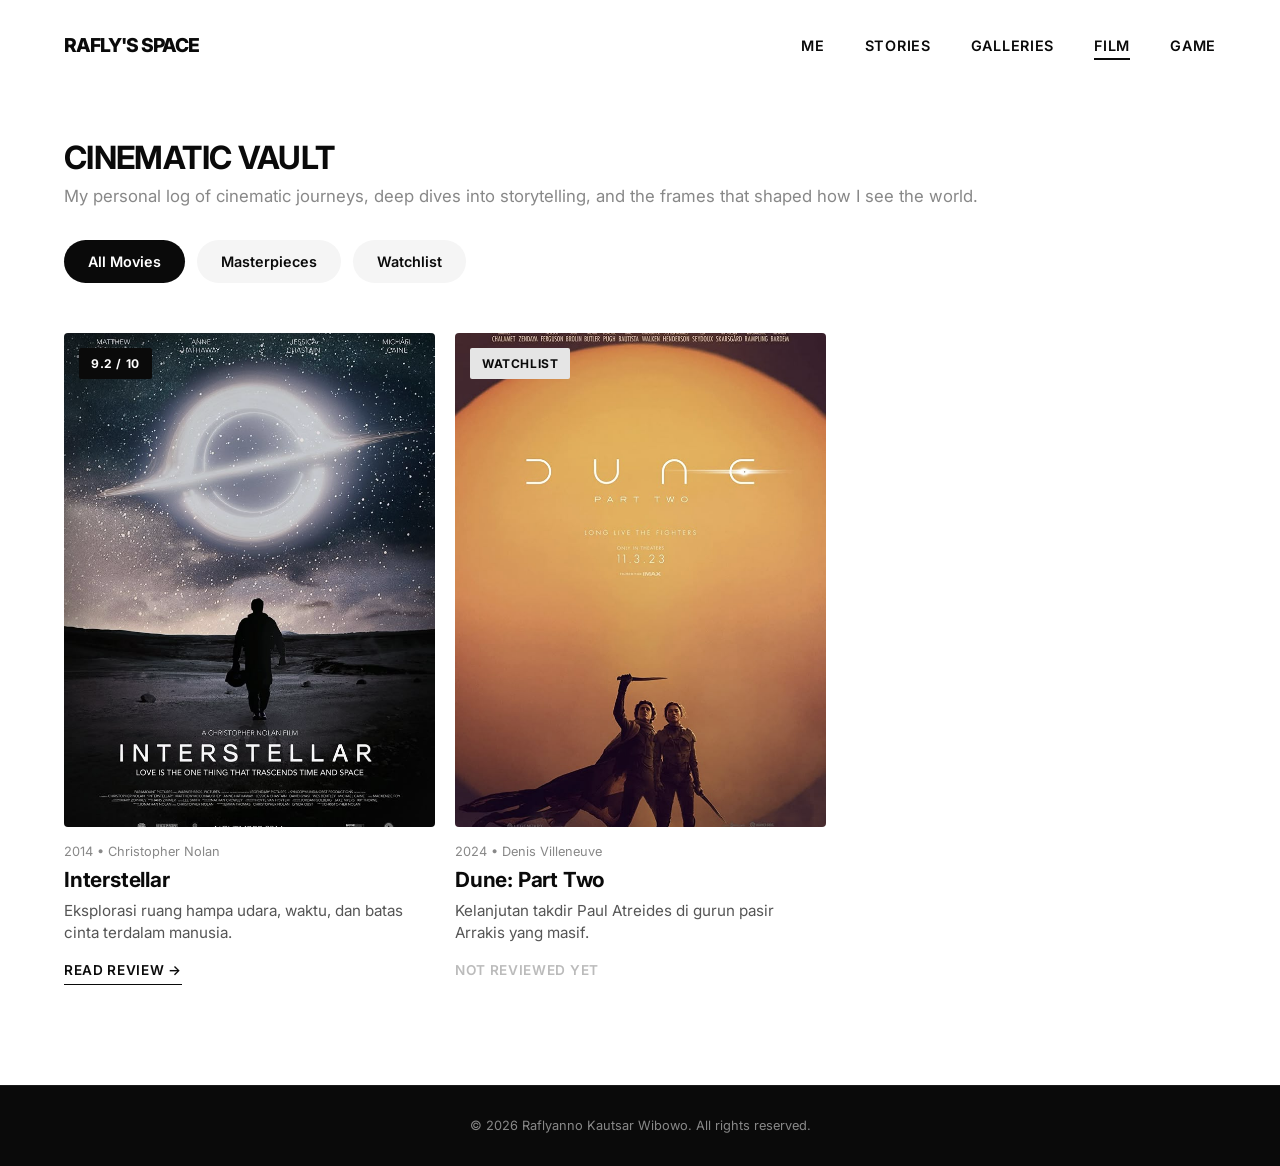
==== film.html @ 226706e0 "Add files via upload" ====
<!DOCTYPE html>
<html lang="id">
<head>
    <meta charset="UTF-8">
    <meta name="viewport" content="width=device-width, initial-scale=1.0">
    <title>Film - Rafly's Space</title>
    <link rel="preconnect" href="https://fonts.googleapis.com">
    <link rel="preconnect" href="https://fonts.gstatic.com" crossorigin>
    <link href="https://fonts.googleapis.com/css2?family=Inter:wght@400;600;700;800&display=swap" rel="stylesheet">
    
    <link rel="stylesheet" href="style.css">
    <link rel="stylesheet" href="stylecollection.css">
</head>
<body>

    <nav class="navbar">
        <div class="logo"><a href="index.html">Rafly's Space</a></div>
        <ul class="nav-links">
            <li><a href="me.html">Me</a></li>
            <li><a href="stories.html">Stories</a></li>
            <li><a href="galleries.html">Galleries</a></li>
            <li><a href="film.html" class="active">Film</a></li>
            <li><a href="game.html">Game</a></li>
        </ul>
    </nav>

    <main class="container vault-container">
        
        <div class="vault-intro">
            <h1 class="nike-title">CINEMATIC VAULT</h1>
            <p class="vault-subtitle">My personal log of cinematic journeys, deep dives into storytelling, and the frames that shaped how I see the world.</p>
        </div>

        <input type="radio" id="film-all" name="vault-filter" checked hidden>
        <input type="radio" id="film-masterpiece" name="vault-filter" hidden>
        <input type="radio" id="film-watchlist" name="vault-filter" hidden>

        <div class="filter-pill-group">
            <label for="film-all" class="pill-btn">All Movies</label>
            <label for="film-masterpiece" class="pill-btn">Masterpieces</label>
            <label for="film-watchlist" class="pill-btn">Watchlist</label>
        </div>

        <div class="vault-grid">
            
            <div class="vault-card cat-film-masterpiece">
                <div class="card-media">
                    <img src="Interstellar.jpg" alt="Interstellar">
                    <div class="card-badge score-badge">9.2 / 10</div>
                </div>
                <div class="card-details">
                    <span class="card-meta">2014 &bull; Christopher Nolan</span>
                    <h3 class="card-item-title">Interstellar</h3>
                    <p class="card-brief">Eksplorasi ruang hampa udara, waktu, dan batas cinta terdalam manusia.</p>
                    <a href="review-interstellar.html" class="card-action-btn">Read Review →</a>
                </div>
            </div>

            <div class="vault-card cat-film-watchlist">
                <div class="card-media">
                    <img src="Dune2.jpg" alt="Dune Part Two">
                    <div class="card-badge status-badge">Watchlist</div>
                </div>
                <div class="card-details">
                    <span class="card-meta">2024 &bull; Denis Villeneuve</span>
                    <h3 class="card-item-title">Dune: Part Two</h3>
                    <p class="card-brief">Kelanjutan takdir Paul Atreides di gurun pasir Arrakis yang masif.</p>
                    <span class="card-action-btn disabled">Not Reviewed Yet</span>
                </div>
            </div>

            </div>
    </main>

    <footer class="footer">
        <p>&copy; 2026 Raflyanno Kautsar Wibowo. All rights reserved.</p>
    </footer>

    <script src="script.js" defer></script>
</body>
</html>
---- style.css ----
/* --- CSS RESET & VARIABLES --- */
:root {
    --black: #0a0a0a;
    --white: #ffffff;
    --gray: #888888;
    --light-gray: #f5f5f5;
    --border-color: #333333;
}

* {
    margin: 0;
    padding: 0;
    box-sizing: border-box;
}

body {
    font-family: 'Inter', sans-serif;
    background-color: var(--white);
    color: var(--black);
    line-height: 1.6;
    overflow-x: hidden;
}

a {
    text-decoration: none;
    color: inherit;
    transition: color 0.3s ease;
}

ul {
    list-style: none;
}

/* --- TYPOGRAPHY UTILITIES --- */
.text-gray { color: var(--gray); }
.text-white { color: var(--white); }
h1, h2, h3 { font-weight: 800; line-height: 1.1; letter-spacing: -0.03em; }
h2 { font-size: 2.5rem; margin-bottom: 1.5rem; }

.section {
    padding: 100px 5%;
}
.container {
    max-width: 1200px;
    margin: 0 auto;
}

/* --- NAVBAR --- */
.navbar {
    display: flex;
    justify-content: space-between;
    align-items: center;
    padding: 30px 5%;
    position: fixed;
    width: 100%;
    top: 0;
    background-color: rgba(255, 255, 255, 0.9);
    backdrop-filter: blur(10px);
    z-index: 1000;
}

.logo a {
    font-size: 1.2rem;
    font-weight: 800;
    letter-spacing: -0.05em;
    text-transform: uppercase;
}

.nav-links {
    display: flex;
    gap: 40px;
}

.nav-links a {
    font-size: 0.9rem;
    font-weight: 600;
    text-transform: uppercase;
    letter-spacing: 0.05em;
}

.nav-links a:hover {
    color: var(--gray);
}

.hamburger { display: none; } /* Hanya untuk mobile nanti */

/* --- HERO SECTION --- */
.hero {
    height: 100vh;
    display: flex;
    align-items: center;
    padding: 0 5%;
    padding-top: 80px;
}

.subtitle {
    font-size: 1rem;
    text-transform: uppercase;
    letter-spacing: 0.1em;
    color: var(--gray);
    margin-bottom: 20px;
    font-weight: 600;
}

.title {
    font-size: clamp(3rem, 8vw, 6rem);
}

/* --- ABOUT SECTION --- */
.about-grid {
    display: grid;
    grid-template-columns: 1fr 1fr;
    gap: 80px;
    align-items: center;
}

.about-text p {
    font-size: 1.1rem;
    margin-bottom: 20px;
}

.image-placeholder {
    width: 100%;
    aspect-ratio: 4/5;
    background-color: var(--light-gray);
    display: flex;
    justify-content: center;
    align-items: center;
    color: var(--gray);
    font-weight: 600;
    letter-spacing: 0.1em;
}

/* --- CONTACT SECTION --- */
.bg-black {
    background-color: var(--black);
    color: var(--white);
}

.contact-grid {
    display: grid;
    grid-template-columns: 1fr 1fr;
    gap: 80px;
}

.contact-details {
    margin-top: 40px;
}

.contact-details p {
    font-size: 1.2rem;
    margin-bottom: 10px;
}

/* Form Minimalis */
.input-group {
    margin-bottom: 30px;
}

input, textarea {
    width: 100%;
    background: transparent;
    border: none;
    border-bottom: 1px solid var(--border-color);
    padding: 15px 0;
    color: var(--white);
    font-size: 1rem;
    font-family: inherit;
    transition: border-color 0.3s ease;
}

input:focus, textarea:focus {
    outline: none;
    border-bottom: 1px solid var(--white);
}

.btn-submit {
    background-color: var(--white);
    color: var(--black);
    border: none;
    padding: 15px 40px;
    font-size: 0.9rem;
    font-weight: 600;
    letter-spacing: 0.1em;
    cursor: pointer;
    transition: background-color 0.3s ease, color 0.3s ease;
}

.btn-submit:hover {
    background-color: var(--gray);
    color: var(--white);
}

/* --- FOOTER --- */
.footer {
    text-align: center;
    padding: 30px 5%;
    font-size: 0.8rem;
    color: var(--gray);
    background-color: var(--black);
    border-top: 1px solid #1a1a1a;
}

/* --- RESPONSIVE MOBILE --- */
@media (max-width: 768px) {
    .nav-links { display: none; } /* Nav link disembunyikan di mobile untuk kesederhanaan saat ini */
    
    .about-grid, .contact-grid {
        grid-template-columns: 1fr;
        gap: 40px;
    }
}

/* Kotak pembungkus dibuat bulat sempurna */
.about-image {
    width: 350px;              /* Tentukan lebar lingkaran */
    height: 350px;             /* Tinggi HARUS SAMA dengan lebar agar bulat, bukan oval */
    border-radius: 50%;        /* Mengubah kotak menjadi lingkaran murni */
    overflow: hidden;          /* Memotong bagian gambar yang keluar dari lingkaran */
    border: 4px solid var(--black); /* Bingkai hitam minimalis ala Nike */
    box-shadow: 0 10px 30px rgba(0, 0, 0, 0.05); /* Bayangan halus agar estetik */
    margin: 0 auto;            /* Otomatis di tengah jika layar mengecil */
}

/* Pengaturan gambar di dalam lingkaran */
.about-image img {
    width: 100%;
    height: 100%;
    object-fit: cover;         /* Memastikan foto tidak gepeng dan terpotong rapi */
    object-position: center;   /* Fokus foto tetap di tengah */
    filter: grayscale(100%);   /* Efek hitam-putih estetik */
    transition: transform 0.5s ease, filter 0.5s ease;
}

/* Efek interaktif saat kursor menyentuh foto */
.about-image:hover img {
    filter: grayscale(0%);     /* Warna foto muncul kembali */
    transform: scale(1.05);    /* Foto sedikit membesar (zoom-in halus) */
}

/* --- TOMBOL EKSPLORASI BARU (STYLE NIKE MINIMALIS) --- */
.btn-explore {
    display: inline-block;
    margin-top: 25px;
    padding: 14px 30px;
    border: 1px solid var(--black);
    background-color: transparent;
    color: var(--black);
    font-size: 0.8rem;
    font-weight: 600;
    text-transform: uppercase;
    letter-spacing: 0.1em;
    transition: all 0.3s ease;
}

.btn-explore:hover {
    background-color: var(--black);
    color: var(--white);
}

/* Garis bawah untuk menu navbar yang sedang aktif */
.nav-links a.active {
    border-bottom: 2px solid var(--black);
    padding-bottom: 4px;
}

/* Garis bawah khusus untuk LOGO di pojok kiri atas saat aktif */
.logo a.active-logo {
    border-bottom: 2px solid var(--black);
    padding-bottom: 4px;
    display: inline-block; /* Memastikan garis pas di bawah teks logo */
}

/* --- AMBIENCE & MICRO-INTERACTIONS --- */

/* 1. Desain Bar Indikator Membaca (Muncul di paling atas layar saat scroll) */
.reading-progress-bar {
    position: fixed;
    top: 0;
    left: 0;
    height: 3px;
    background: #111; /* Berwarna hitam pekat konsisten dengan tema minimalis */
    width: 0%;
    z-index: 9999;
    transition: width 0.1s linear;
}

/* 2. Setup Efek Senter di Dalam Kartu Nike */
.nike-card::before {
    content: '';
    position: absolute;
    top: 0;
    left: 0;
    right: 0;
    bottom: 0;
    /* Membuat pendaran cahaya melingkar yang transparan mengikuti koordinat mouse */
    background: radial-gradient(600px circle at var(--mouse-x, 0px) var(--mouse-y, 0px), rgba(255, 255, 255, 0.18), transparent 40%);
    z-index: 2;
    pointer-events: none; /* Kursor tidak terhambat oleh lapisan efek */
    opacity: 0;
    transition: opacity 0.4s ease;
}

/* Senter menyala hanya saat kartu disentuh kursor */
.nike-card:hover::before {
    opacity: 1;
}

/* 3. Animasi Kursor Berkedip ala Mesin Tik */
.typing-text::after {
    content: '|';
    animation: blink 0.7s infinite;
    margin-left: 2px;
    font-weight: 300;
}

@keyframes blink {
    0%, 100% { opacity: 1; }
    50% { opacity: 0; }
}
---- stylecollection.css ----
/* --- CONTAINER UTAMA --- */
.vault-container {
    padding-top: 140px;
    padding-bottom: 100px;
    width: 90%;
    max-width: 1400px;
    margin: 0 auto;
}

.vault-intro {
    margin-bottom: 30px;
}

.nike-title {
    font-size: 2rem;
    font-weight: 700;
    letter-spacing: -0.02em;
    text-transform: uppercase;
}

.vault-subtitle {
    font-size: 1.05rem;
    color: var(--gray);
    margin-top: 8px;
}

/* --- TOMBOL FILTER (NIKE PILL LOOK) --- */
.filter-pill-group {
    display: flex;
    gap: 12px;
    margin-bottom: 50px;
    flex-wrap: wrap;
}

.pill-btn {
    display: inline-block;
    padding: 10px 24px;
    background-color: #f5f5f5;
    color: var(--black);
    border-radius: 30px;
    font-size: 0.9rem;
    font-weight: 600;
    cursor: pointer;
    transition: all 0.2s ease;
}

/* Logika Tombol Aktif Film & Game */
#film-all:checked ~ .filter-pill-group label[for="film-all"],
#film-masterpiece:checked ~ .filter-pill-group label[for="film-masterpiece"],
#film-watchlist:checked ~ .filter-pill-group label[for="film-watchlist"],
#game-all:checked ~ .filter-pill-group label[for="game-all"],
#game-completed:checked ~ .filter-pill-group label[for="game-completed"],
#game-playing:checked ~ .filter-pill-group label[for="game-playing"] {
    background-color: var(--black);
    color: var(--white);
}

/* Logika Filter Sembunyi-Muncul Otomatis */
#film-masterpiece:checked ~ .vault-grid .vault-card:not(.cat-film-masterpiece),
#film-watchlist:checked ~ .vault-grid .vault-card:not(.cat-film-watchlist),
#game-completed:checked ~ .vault-grid .vault-card:not(.cat-game-completed),
#game-playing:checked ~ .vault-grid .vault-card:not(.cat-game-playing) {
    display: none;
}

/* --- VAULT GRID SYSTEM (3 KOLOM) --- */
.vault-grid {
    display: grid;
    grid-template-columns: repeat(3, 1fr);
    gap: 30px 20px; /* Jarak vertikal sedikit lebih renggang */
}

/* --- STRUKTUR KARTU KATALOG --- */
.vault-card {
    display: flex;
    flex-direction: column;
    background: transparent;
}

/* Bagian Media (Foto Poster) */
.card-media {
    position: relative;
    width: 100%;
    aspect-ratio: 3 / 4; /* Rasio kotak poster premium tegak */
    background-color: #f0f0f0;
    overflow: hidden;
    border-radius: 4px;
    margin-bottom: 15px;
}

.card-media img {
    width: 100%;
    height: 100%;
    object-fit: cover;
    filter: grayscale(20%); /* Sentuhan desaturasi khas Rafly's Space */
    transition: transform 0.6s cubic-bezier(0.25, 1, 0.5, 1), filter 0.6s ease;
}

.vault-card:hover .card-media img {
    transform: scale(1.03);
    filter: grayscale(0%);
}

/* Komponen Badge Nilai / Status di Atas Foto */
.card-badge {
    position: absolute;
    top: 15px;
    left: 15px;
    padding: 6px 12px;
    font-size: 0.75rem;
    font-weight: 700;
    text-transform: uppercase;
    letter-spacing: 0.05em;
    border-radius: 2px;
}

.score-badge {
    background-color: var(--black);
    color: var(--white);
}

.status-badge {
    background-color: #e5e5e5;
    color: var(--black);
}

.status-badge.live {
    background-color: #111;
    color: #fff;
}

/* Detail Teks Di Bawah Foto */
.card-details {
    display: flex;
    flex-direction: column;
    align-items: flex-start;
}

.card-meta {
    font-size: 0.8rem;
    color: var(--gray);
    margin-bottom: 6px;
}

.card-item-title {
    font-size: 1.3rem;
    font-weight: 700;
    color: var(--black);
    margin-bottom: 8px;
    letter-spacing: -0.01em;
}

.card-brief {
    font-size: 0.95rem;
    color: #555;
    line-height: 1.5;
    margin-bottom: 15px;
}

/* Tombol Aksi Tautan Ke Review */
.card-action-btn {
    font-size: 0.85rem;
    font-weight: 600;
    text-transform: uppercase;
    letter-spacing: 0.05em;
    color: var(--black);
    border-bottom: 1px solid var(--black);
    padding-bottom: 2px;
    transition: color 0.2s ease, border-color 0.2s ease;
    text-decoration: none;
}

.card-action-btn:hover {
    color: var(--gray);
    border-color: var(--gray);
}

.card-action-btn.disabled {
    color: #bbb;
    border-bottom: none;
    cursor: default;
}

/* --- RESPONSIFITAS MOBILE --- */
@media (max-width: 960px) {
    .vault-grid {
        grid-template-columns: repeat(2, 1fr); /* Tablet jadi 2 kolom */
    }
}

@media (max-width: 600px) {
    .vault-grid {
        grid-template-columns: 1fr; /* HP jadi 1 kolom lurus vertikal */
        gap: 40px;
    }
    .nike-title { font-size: 1.6rem; }
}

/* --- ANIMASI PENDUKUNG JAVASCRIPT KOLEKSI --- */

/* Pengaturan Dasar 3D pada Poster */
.card-media {
    transform-style: preserve-3d;
    will-change: transform;
    transition: transform 0.15s ease-out; /* Kecepatan balik poster ke posisi semula */
}

/* Memastikan gambar di dalam poster mengikuti rotasi wadah */
.card-media img {
    pointer-events: none; /* Mencegah bug kursor mendeteksi gambar secara terpisah */
}

/* Animasi Mengalir (Fade-in) saat Tombol Filter Diklik */
.vault-card {
    will-change: transform, opacity;
    transition: opacity 0.5s cubic-bezier(0.25, 1, 0.5, 1), 
                transform 0.5s cubic-bezier(0.25, 1, 0.5, 1);
}
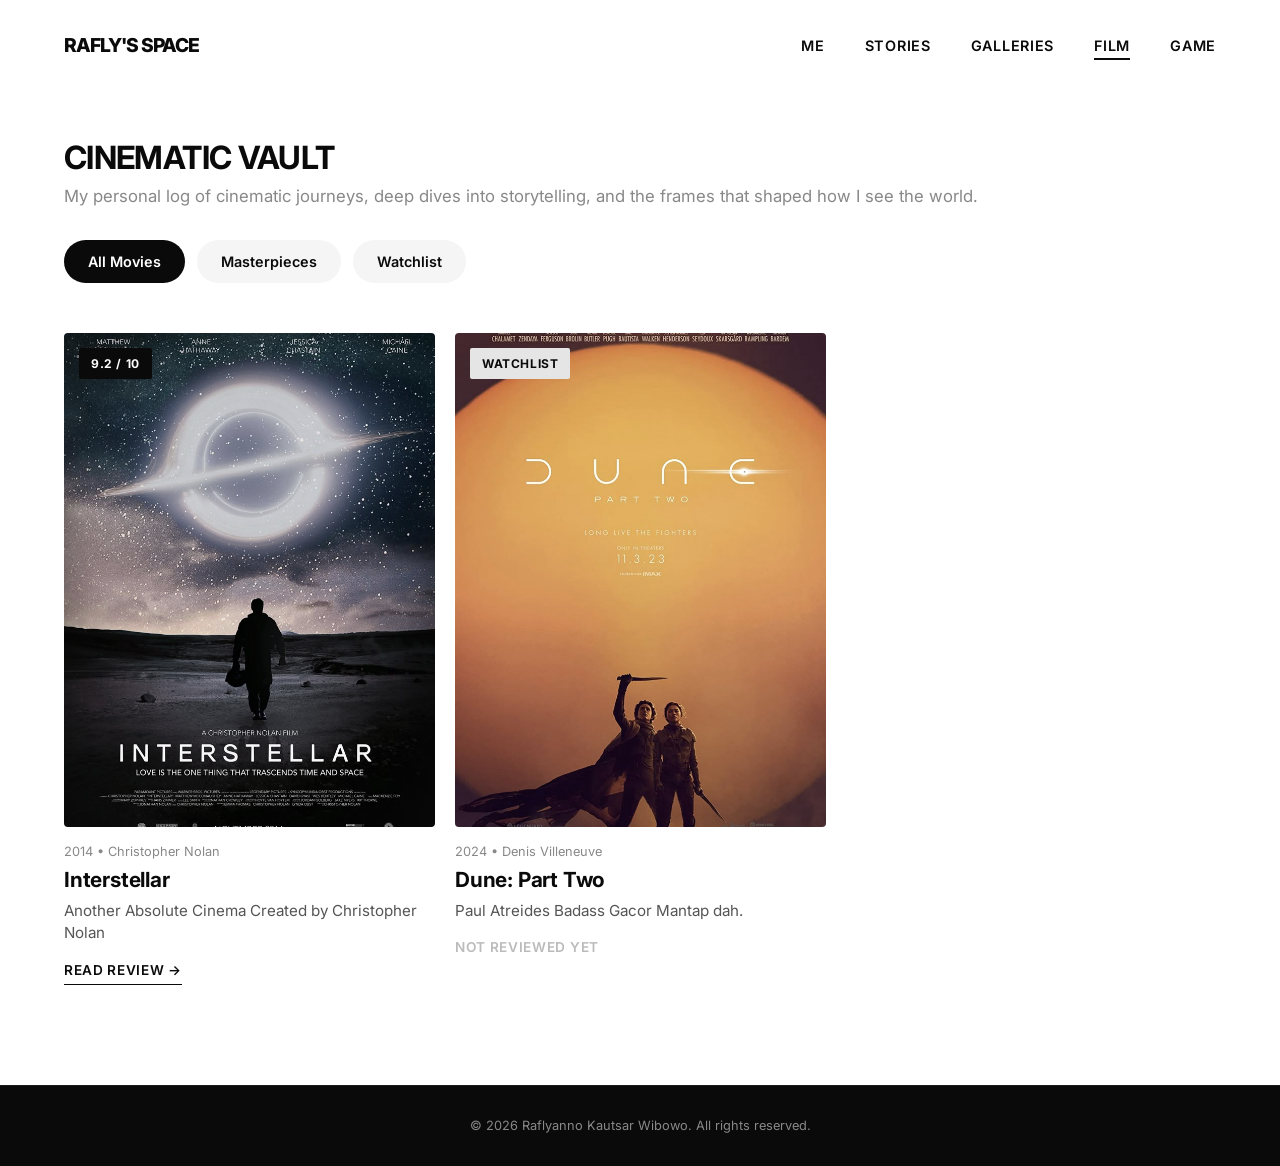
==== commit d9773ce6: "Update film.html" ====
--- a/film.html
+++ b/film.html
@@ -51,7 +51,7 @@
                 <div class="card-details">
                     <span class="card-meta">2014 &bull; Christopher Nolan</span>
                     <h3 class="card-item-title">Interstellar</h3>
-                    <p class="card-brief">Eksplorasi ruang hampa udara, waktu, dan batas cinta terdalam manusia.</p>
+                    <p class="card-brief">Another Absolute Cinema Created by Christopher Nolan</p>
                     <a href="review-interstellar.html" class="card-action-btn">Read Review →</a>
                 </div>
             </div>
@@ -64,7 +64,7 @@
                 <div class="card-details">
                     <span class="card-meta">2024 &bull; Denis Villeneuve</span>
                     <h3 class="card-item-title">Dune: Part Two</h3>
-                    <p class="card-brief">Kelanjutan takdir Paul Atreides di gurun pasir Arrakis yang masif.</p>
+                    <p class="card-brief">Paul Atreides Badass Gacor Mantap dah.</p>
                     <span class="card-action-btn disabled">Not Reviewed Yet</span>
                 </div>
             </div>
@@ -78,4 +78,4 @@
 
     <script src="script.js" defer></script>
 </body>
-</html>+</html>
--- a/style.css
+++ b/style.css
@@ -317,4 +317,105 @@
 @keyframes blink {
     0%, 100% { opacity: 1; }
     50% { opacity: 0; }
-}+}
+
+/* ========================================================
+   CSS PENYELAMAT: FIX NAVBAR MOBILE HILANG
+   ======================================================== */
+
+@media (max-width: 768px) {
+    /* 1. Paksa kontainer utama navbar untuk SELALU MUNCUL di HP */
+    .navbar {
+        display: flex !important; /* Memaksa navbar tidak tersembunyi */
+        position: fixed !important;
+        top: 0 !important;
+        left: 0 !important;
+        width: 100% !important;
+        height: 70px !important; /* Mengunci tinggi navbar di HP */
+        background-color: #ffffff !important; /* Memaksa latar belakang putih */
+        justify-content: space-between !important;
+        align-items: center !important;
+        padding: 0 24px !important;
+        box-sizing: border-box !important;
+        z-index: 9999 !important;
+        border-bottom: 1px solid #eee !important;
+    }
+
+    /* 2. Pastikan teks Logo "Rafly's Space" berwarna hitam pekat */
+    .navbar .logo a {
+        color: #111111 !important;
+        font-visible: linear;
+        display: block !important;
+        z-index: 10001 !important;
+    }
+
+    /* 3. Paksa Tombol Hamburger Muncul di Pojok Kanan Atas */
+    .hamburger {
+        display: flex !important; /* Mencegah hamburger ikut tersembunyi */
+        flex-direction: column !important;
+        justify-content: space-between !important;
+        width: 24px !important;
+        height: 16px !important;
+        cursor: pointer !important;
+        z-index: 10001 !important; /* Lapisan di atas menu overlay */
+    }
+
+    /* Garis pembuat simbol hamburger */
+    .hamburger span {
+        display: block !important;
+        width: 100% !important;
+        height: 2px !important;
+        background-color: #111111 !important; /* Warna hitam pekat agar kontras */
+        transition: all 0.3s ease-in-out !important;
+    }
+
+    /* 4. Menu Overlay yang Meluncur Turun */
+    .nav-links {
+        display: flex !important;
+        flex-direction: column !important;
+        justify-content: center !important;
+        align-items: center !important;
+        position: fixed !important;
+        top: -100vh !important; /* Bersembunyi di atas sebelum diklik */
+        left: 0 !important;
+        width: 100% !important;
+        height: 100vh !important;
+        background-color: #ffffff !important;
+        gap: 30px !important;
+        transition: top 0.4s cubic-bezier(0.25, 1, 0.5, 1) !important;
+        z-index: 9998 !important;
+        padding: 0 !important;
+        margin: 0 !important;
+    }
+
+    /* Tampilkan menu saat berstatus aktif (diklik) */
+    .nav-links.active {
+        top: 0 !important;
+    }
+
+    .nav-links a {
+        color: #111111 !important;
+        font-size: 1.3rem !important;
+        font-weight: 700 !important;
+        text-transform: uppercase !important;
+    }
+
+    /* 5. Animasi Garis Hamburger Menjadi Silang (X) */
+    .hamburger.active span:nth-child(1) {
+        transform: translateY(7px) rotate(45deg) !important;
+    }
+    .hamburger.active span:nth-child(2) {
+        opacity: 0 !important;
+        transform: translateX(-10px) !important;
+    }
+    .hamburger.active span:nth-child(3) {
+        transform: translateY(-7px) rotate(-45deg) !important;
+    }
+}
+
+/* Memastikan tombol hamburger tersembunyi total saat di PC/Laptop */
+@media (min-width: 769px) {
+    .hamburger {
+        display: none !important;
+    }
+}
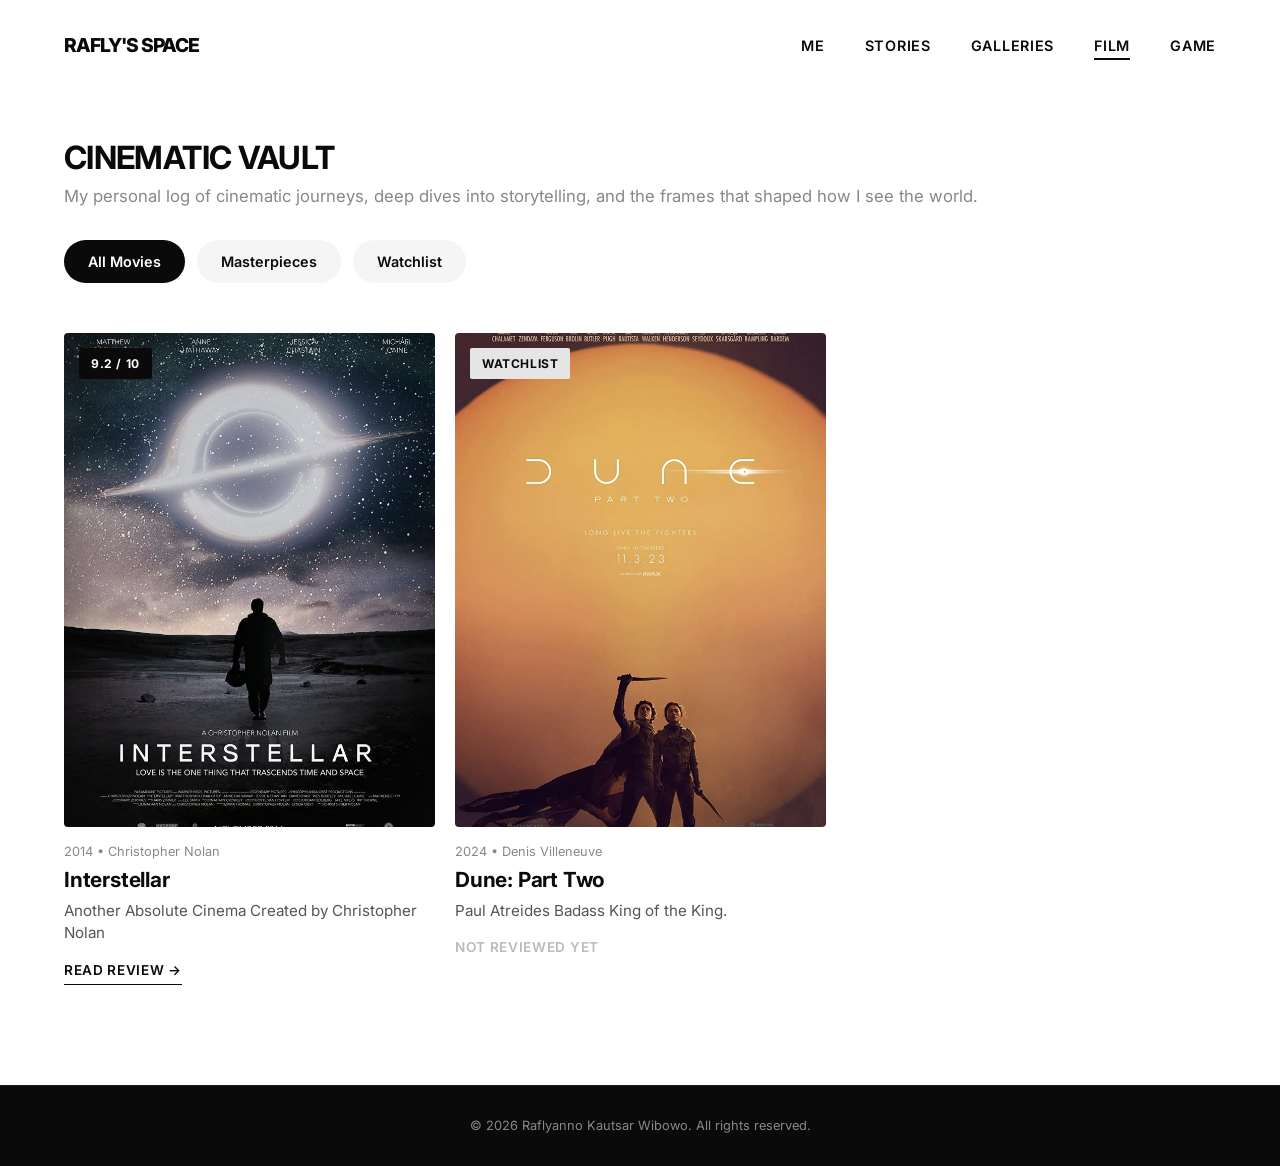
==== commit 503c13f2: "Update film.html" ====
--- a/film.html
+++ b/film.html
@@ -64,7 +64,7 @@
                 <div class="card-details">
                     <span class="card-meta">2024 &bull; Denis Villeneuve</span>
                     <h3 class="card-item-title">Dune: Part Two</h3>
-                    <p class="card-brief">Paul Atreides Badass Gacor Mantap dah.</p>
+                    <p class="card-brief">Paul Atreides Badass King of the King.</p>
                     <span class="card-action-btn disabled">Not Reviewed Yet</span>
                 </div>
             </div>
